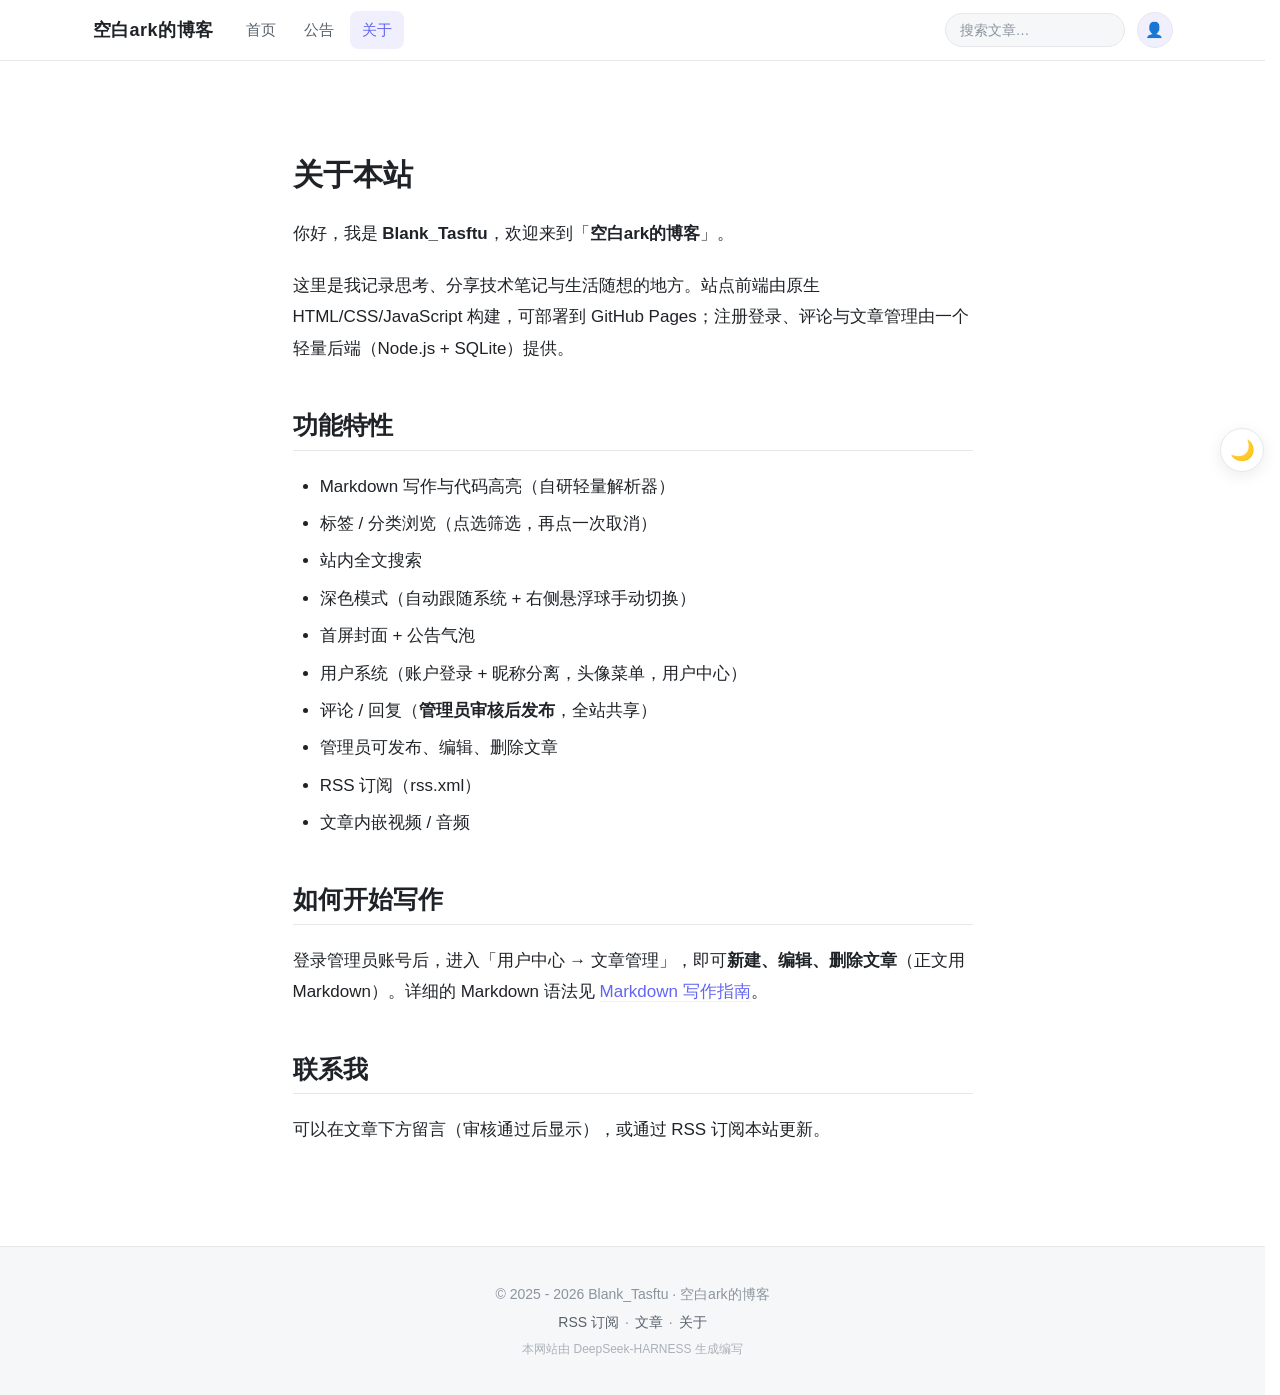
==== about.html @ 6c3ce736 "blog" ====
<!DOCTYPE html>
<html lang="zh-CN">
<head>
  <meta charset="UTF-8">
  <meta name="viewport" content="width=device-width, initial-scale=1.0">
  <meta name="description" content="关于本站">
  <title>关于</title>
  <link rel="icon" href="data:image/svg+xml,%3Csvg xmlns='http://www.w3.org/2000/svg' viewBox='0 0 100 100'%3E%3Crect width='100' height='100' rx='22' fill='%236366f1'/%3E%3Ccircle cx='50' cy='40' r='14' fill='white'/%3E%3Crect x='36' y='60' width='28' height='12' rx='6' fill='white'/%3E%3C/svg%3E">
  <link rel="stylesheet" href="assets/css/style.css">
  <script>
    (function () {
      try {
        var t = localStorage.getItem('blog-theme');
        if (t !== 'dark' && t !== 'light') {
          t = window.matchMedia && window.matchMedia('(prefers-color-scheme: dark)').matches ? 'dark' : 'light';
        }
        document.documentElement.setAttribute('data-theme', t);
      } catch (e) {}
    })();
  </script>
</head>
<body>
  <div id="site-header"></div>

  <main class="about-card">
    <div class="article-content">
      <h1>关于本站</h1>
      <p id="about-intro">你好，我是 <strong id="about-author">博主</strong>，欢迎来到「<strong id="about-name">我的博客</strong>」。</p>
      <p>这里是我记录思考、分享技术笔记与生活随想的地方。站点前端由原生 HTML/CSS/JavaScript 构建，可部署到 GitHub Pages；注册登录、评论与文章管理由一个轻量后端（Node.js + SQLite）提供。</p>

      <h2>功能特性</h2>
      <ul>
        <li>Markdown 写作与代码高亮（自研轻量解析器）</li>
        <li>标签 / 分类浏览（点选筛选，再点一次取消）</li>
        <li>站内全文搜索</li>
        <li>深色模式（自动跟随系统 + 右侧悬浮球手动切换）</li>
        <li>首屏封面 + 公告气泡</li>
        <li>用户系统（账户登录 + 昵称分离，头像菜单，用户中心）</li>
        <li>评论 / 回复（<strong>管理员审核后发布</strong>，全站共享）</li>
        <li>管理员可发布、编辑、删除文章</li>
        <li>RSS 订阅（rss.xml）</li>
        <li>文章内嵌视频 / 音频</li>
      </ul>

      <h2>如何开始写作</h2>
      <p>登录管理员账号后，进入「用户中心 → 文章管理」，即可<strong>新建、编辑、删除文章</strong>（正文用 Markdown）。详细的 Markdown 语法见 <a href="article.html?id=markdown-guide">Markdown 写作指南</a>。</p>

      <h2>联系我</h2>
      <p>可以在文章下方留言（审核通过后显示），或通过 RSS 订阅本站更新。</p>
    </div>
  </main>

  <div id="site-footer"></div>

  <script src="assets/js/config.js"></script>
  <script src="assets/js/posts.js"></script>
  <script src="assets/js/markdown.js"></script>
  <script src="assets/js/api.js"></script>
  <script src="assets/js/auth.js"></script>
  <script src="assets/js/app.js"></script>
  <script>
    App.initTheme();
    App.renderHeader('about.html');
    App.renderFooter();
    App.initAuth();
    (function () {
      var author = document.getElementById('about-author');
      var name = document.getElementById('about-name');
      if (author) author.textContent = SITE.author || SITE.name || '博主';
      if (name) name.textContent = SITE.name || '我的博客';
      document.title = '关于 · ' + (SITE.name || '博客');
    })();
  </script>
</body>
</html>
---- assets/css/style.css ----
/* ==========================================================================
   全局样式 · 响应式 + 深色模式
   ========================================================================== */

:root {
  --bg: #ffffff;
  --bg-soft: #f6f7f9;
  --bg-elevated: #ffffff;
  --text: #1f2328;
  --text-soft: #57606a;
  --text-faint: #8b949e;
  --border: #e5e7eb;
  --border-strong: #d0d7de;

  --accent: #6366f1;
  --accent-strong: #4f46e5;
  --accent-contrast: #ffffff;
  --accent-soft: rgba(99, 102, 241, 0.10);

  --code-bg: #f6f8fa;
  --inline-code-bg: rgba(99, 102, 241, 0.10);
  --inline-code-text: #c026d3;

  --tok-com: #6e7781;
  --tok-str: #0a3069;
  --tok-num: #0550ae;
  --tok-kw: #cf222e;
  --tok-fn: #8250df;

  --shadow-sm: 0 1px 2px rgba(0, 0, 0, 0.05);
  --shadow-md: 0 4px 16px rgba(0, 0, 0, 0.08);
  --radius: 12px;
  --radius-sm: 8px;

  --header-row-h: 60px;   /* 主导航行高度 */
  --header-h: 60px;       /* 页头总高度（含公告，JS 动态更新） */
  --content-w: 720px;
  --container-w: 1120px;

  --font-sans: -apple-system, BlinkMacSystemFont, "Segoe UI", "PingFang SC",
    "Hiragino Sans GB", "Microsoft YaHei", "Helvetica Neue", Arial, sans-serif;
  --font-mono: ui-monospace, "SF Mono", "JetBrains Mono", "Cascadia Code",
    Consolas, "Courier New", monospace;
}

[data-theme="dark"] {
  --bg: #0d1117;
  --bg-soft: #151b23;
  --bg-elevated: #1b222c;
  --text: #e6edf3;
  --text-soft: #9da7b3;
  --text-faint: #6e7681;
  --border: #2d333b;
  --border-strong: #3a424d;

  --accent: #8b93ff;
  --accent-strong: #a5acff;
  --accent-contrast: #0d1117;
  --accent-soft: rgba(139, 147, 255, 0.16);

  --code-bg: #151b23;
  --inline-code-bg: rgba(139, 147, 255, 0.14);
  --inline-code-text: #f0b0ff;

  --tok-com: #8b949e;
  --tok-str: #a5d6ff;
  --tok-num: #79c0ff;
  --tok-kw: #ff7b72;
  --tok-fn: #d2a8ff;

  --shadow-sm: 0 1px 2px rgba(0, 0, 0, 0.4);
  --shadow-md: 0 4px 20px rgba(0, 0, 0, 0.45);
}

/* ---------- 基础 ---------- */
* { box-sizing: border-box; }

/* 确保 hidden 属性始终生效（避免被 display:flex 等覆盖） */
[hidden] { display: none !important; }

html { scroll-behavior: smooth; scrollbar-gutter: stable; }
html.cover-locked { overflow: hidden; }

body {
  margin: 0;
  font-family: var(--font-sans);
  font-size: 16px;
  line-height: 1.7;
  color: var(--text);
  background: var(--bg);
  -webkit-font-smoothing: antialiased;
  text-rendering: optimizeLegibility;
  transition: background-color 0.3s ease, color 0.3s ease;
}

a { color: var(--accent); text-decoration: none; }
a:hover { text-decoration: underline; }

img, video { max-width: 100%; height: auto; }

h1, h2, h3, h4, h5, h6 { line-height: 1.3; font-weight: 700; }
code, pre { font-family: var(--font-mono); }

.container { max-width: var(--container-w); margin: 0 auto; padding: 0 20px; }

.muted { color: var(--text-faint); }
.dot { margin: 0 6px; color: var(--text-faint); }

/* ---------- 阅读进度条 ---------- */
#reading-progress {
  position: fixed;
  top: 0;
  left: 0;
  height: 3px;
  width: 0;
  background: linear-gradient(90deg, var(--accent), #a855f7);
  z-index: 1000;
  transition: width 0.1s linear;
}

/* ---------- 页头（始终固定在顶部） ---------- */
#site-header {
  position: sticky;
  top: 0;
  z-index: 100;
}
.site-header {
  background: color-mix(in srgb, var(--bg) 82%, transparent);
  backdrop-filter: saturate(180%) blur(12px);
  -webkit-backdrop-filter: saturate(180%) blur(12px);
  border-bottom: 1px solid var(--border);
}

.header-inner {
  max-width: var(--container-w);
  margin: 0 auto;
  padding: 0 20px;
  height: var(--header-row-h);
  display: flex;
  align-items: center;
  gap: 20px;
}

/* 公告气泡：浮在封面上，50% 透明度 */
.announcement-anchor {
  position: absolute;
  top: 22px;
  left: 50%;
  transform: translateX(-50%);
  z-index: 3;
  width: min(560px, calc(100% - 40px));
}
.announcement-bubble {
  display: flex;
  align-items: center;
  gap: 10px;
  padding: 10px 14px 10px 18px;
  border-radius: 999px;
  background: rgba(18, 20, 24, 0.85);
  border: 1px solid rgba(255, 255, 255, 0.25);
  font-size: 13px;
  color: #fff;
  opacity: 0.5;
  transition: opacity 0.2s ease;
}
.announcement-bubble:hover { opacity: 0.92; }
.announcement-text {
  flex: 1;
  min-width: 0;
  overflow: hidden;
  white-space: nowrap;
  text-overflow: ellipsis;
  text-shadow: 0 1px 4px rgba(0, 0, 0, 0.4);
}
.announcement-close {
  flex: none;
  width: 22px;
  height: 22px;
  border: none;
  border-radius: 50%;
  background: rgba(255, 255, 255, 0.18);
  color: #fff;
  font-size: 15px;
  line-height: 1;
  cursor: pointer;
  padding: 0;
  transition: background 0.2s ease;
}
.announcement-close:hover { background: var(--accent); color: var(--accent-contrast); }

/* 公告页卡片 */
.announcement-page { max-width: var(--content-w); margin: 0 auto; padding: 40px 20px 60px; }
.announcement-page h1 { margin: 0 0 24px; font-size: 30px; }
.announcement-card {
  display: flex;
  flex-direction: column;
  gap: 8px;
  padding: 18px 20px;
  margin-bottom: 16px;
  border: 1px solid var(--border);
  border-radius: var(--radius);
  background: var(--bg-soft);
}
.announcement-card-text { font-size: 16px; line-height: 1.7; }
.announcement-card-date { font-size: 13px; color: var(--text-faint); }

.brand {
  font-size: 18px;
  font-weight: 800;
  color: var(--text);
  letter-spacing: 0.5px;
  white-space: nowrap;
}
.brand:hover { text-decoration: none; }

.nav { display: flex; gap: 4px; }
.nav a {
  padding: 6px 12px;
  border-radius: var(--radius-sm);
  color: var(--text-soft);
  font-size: 15px;
}
.nav a:hover { color: var(--text); background: var(--bg-soft); text-decoration: none; }
.nav a.active { color: var(--accent); background: var(--accent-soft); }

.header-actions { margin-left: auto; display: flex; align-items: center; gap: 12px; }

.search input {
  width: 180px;
  padding: 8px 14px;
  border: 1px solid var(--border);
  border-radius: 20px;
  background: var(--bg-soft);
  color: var(--text);
  font-size: 14px;
  outline: none;
  transition: width 0.25s ease, border-color 0.2s ease, box-shadow 0.2s ease;
}
.search input::placeholder { color: var(--text-faint); }
.search input:focus {
  width: 240px;
  border-color: var(--accent);
  box-shadow: 0 0 0 3px var(--accent-soft);
}

.icon-btn {
  width: 38px;
  height: 38px;
  border: 1px solid var(--border);
  border-radius: 50%;
  background: var(--bg-soft);
  cursor: pointer;
  font-size: 17px;
  line-height: 1;
  display: inline-flex;
  align-items: center;
  justify-content: center;
  transition: transform 0.2s ease, background 0.2s ease;
}
.icon-btn:hover { transform: rotate(20deg); background: var(--accent-soft); }

/* ---------- Hero（封面主图，固定整屏，下滑转场） ---------- */
.hero {
  position: fixed;
  top: var(--header-h);
  left: 0;
  right: 0;
  height: calc(100vh - var(--header-h));
  z-index: 50;
  display: flex;
  align-items: center;
  justify-content: center;
  text-align: center;
  overflow: hidden;
  color: #fff;
  will-change: transform;
  transition: transform 0.65s cubic-bezier(0.22, 1, 0.36, 1);
  /* 封面主图：位于站点根目录，CSS 相对路径需向上两级 */
  background-image: url("../../test.png");
  background-size: cover;
  background-position: center;
  background-repeat: no-repeat;
}
.hero.cover-hidden {
  /* 封面整屏向上滑走（滑回时反向） */
  transform: translateY(calc(-100vh - 1px));
}
.hero::before {
  content: "";
  position: absolute;
  inset: 0;
  z-index: 1;
  background: linear-gradient(180deg, rgba(0, 0, 0, 0.32) 0%, rgba(0, 0, 0, 0.12) 45%, rgba(0, 0, 0, 0.62) 100%);
}
.hero-inner {
  position: relative;
  z-index: 2;
  max-width: 800px;
  padding: 0 24px;
}
.hero h1 {
  margin: 0 0 14px;
  font-size: 52px;
  font-weight: 800;
  letter-spacing: -0.5px;
  color: #fff;
  text-shadow: 0 2px 24px rgba(0, 0, 0, 0.45);
}
.hero .slogan {
  margin: 0 0 16px;
  font-size: 20px;
  color: rgba(255, 255, 255, 0.92);
  text-shadow: 0 1px 12px rgba(0, 0, 0, 0.5);
}
.hero .desc {
  margin: 0 auto;
  max-width: 640px;
  color: rgba(255, 255, 255, 0.82);
  font-size: 15px;
  text-shadow: 0 1px 10px rgba(0, 0, 0, 0.5);
}

/* 下滑指示 */
.scroll-down {
  position: absolute;
  left: 50%;
  bottom: 26px;
  transform: translateX(-50%);
  z-index: 2;
  display: flex;
  flex-direction: column;
  align-items: center;
  gap: 4px;
  color: rgba(255, 255, 255, 0.9);
  font-size: 13px;
  letter-spacing: 2px;
  text-decoration: none;
}
.scroll-down:hover { color: #fff; text-decoration: none; }
.scroll-arrow { font-size: 22px; animation: bounce 1.6s infinite; }
@keyframes bounce {
  0%, 100% { transform: translateY(0); }
  50% { transform: translateY(7px); }
}

/* ---------- 主布局 ---------- */
.main { max-width: var(--container-w); margin: 0 auto; padding: 36px 20px 60px; display: grid; grid-template-columns: minmax(0, 1fr) 280px; gap: 40px; scroll-margin-top: var(--header-h); }

.section-title {
  font-size: 15px;
  font-weight: 700;
  color: var(--text-faint);
  text-transform: uppercase;
  letter-spacing: 1px;
  margin: 0 0 18px;
}

/* ---------- 文章卡片 ---------- */
.post-list { display: flex; flex-direction: column; gap: 20px; }

.post-card {
  background: var(--bg-elevated);
  border: 1px solid var(--border);
  border-radius: var(--radius);
  padding: 24px 26px;
  box-shadow: var(--shadow-sm);
  transition: transform 0.2s ease, box-shadow 0.2s ease, border-color 0.2s ease;
}
.post-card:hover {
  transform: translateY(-3px);
  box-shadow: var(--shadow-md);
  border-color: var(--border-strong);
}

.post-card-title { margin: 0 0 10px; font-size: 22px; }
.post-card-title a { color: var(--text); }
.post-card-title a:hover { color: var(--accent); text-decoration: none; }

.post-card-meta { font-size: 13px; color: var(--text-faint); display: flex; align-items: center; margin-bottom: 12px; }

.post-card-excerpt {
  margin: 0 0 16px;
  color: var(--text-soft);
  font-size: 15px;
  display: -webkit-box;
  -webkit-line-clamp: 3;
  -webkit-box-orient: vertical;
  overflow: hidden;
}

.post-card-tags { display: flex; flex-wrap: wrap; gap: 8px; }

/* ---------- 标签/分类 Chip ---------- */
.chip {
  display: inline-block;
  padding: 3px 11px;
  font-size: 13px;
  border-radius: 20px;
  background: var(--accent-soft);
  color: var(--accent);
  border: 1px solid transparent;
  transition: background 0.2s ease, border-color 0.2s ease;
}
.chip:hover { background: var(--accent); color: var(--accent-contrast); text-decoration: none; }
.chip-cat { background: transparent; border-color: var(--border); color: var(--text-soft); }
.chip-cat:hover { background: var(--bg-soft); color: var(--text); border-color: var(--border-strong); }
.chip.active { background: var(--accent); color: var(--accent-contrast); border-color: var(--accent); }
.chip.active:hover { background: var(--accent); color: var(--accent-contrast); }
.chip-x { margin-left: 5px; font-weight: 800; opacity: 0.95; }

/* ---------- 侧边栏 ---------- */
.sidebar { display: flex; flex-direction: column; gap: 28px; }

.widget {
  background: var(--bg-soft);
  border: 1px solid var(--border);
  border-radius: var(--radius);
  padding: 18px 20px;
}
.widget h3 { margin: 0 0 14px; font-size: 15px; color: var(--text); }
.widget .chip { margin: 0 6px 8px 0; }

/* ---------- 空状态 ---------- */
.empty {
  padding: 60px 20px;
  text-align: center;
  color: var(--text-faint);
  font-size: 16px;
  border: 1px dashed var(--border);
  border-radius: var(--radius);
}

/* ---------- 文章页 ---------- */
.article-wrap { max-width: var(--content-w); margin: 0 auto; padding: 40px 20px 60px; }

.article-header { margin-bottom: 28px; }

.article-meta-top { display: flex; flex-wrap: wrap; gap: 8px; margin-bottom: 16px; }

.article-title {
  margin: 0 0 16px;
  font-size: 34px;
  font-weight: 800;
  letter-spacing: -0.5px;
  line-height: 1.25;
}

.article-meta {
  display: flex;
  flex-wrap: wrap;
  align-items: center;
  font-size: 14px;
  color: var(--text-faint);
  padding-bottom: 24px;
  border-bottom: 1px solid var(--border);
}

/* ---------- 正文排版 ---------- */
.article-content { font-size: 17px; line-height: 1.85; }

.article-content p { margin: 0 0 1.2em; }
.article-content h1, .article-content h2, .article-content h3,
.article-content h4, .article-content h5, .article-content h6 {
  margin: 1.8em 0 0.8em;
  scroll-margin-top: calc(var(--header-h) + 20px);
}
.article-content h1 { font-size: 30px; }
.article-content h2 { font-size: 25px; padding-bottom: 8px; border-bottom: 1px solid var(--border); }
.article-content h3 { font-size: 21px; }
.article-content h4 { font-size: 18px; }

.article-content a { border-bottom: 1px solid var(--accent-soft); }
.article-content a:hover { border-bottom-color: var(--accent); }

.article-content blockquote {
  margin: 1.4em 0;
  padding: 12px 20px;
  border-left: 4px solid var(--accent);
  background: var(--accent-soft);
  border-radius: 0 var(--radius-sm) var(--radius-sm) 0;
  color: var(--text-soft);
}
.article-content blockquote p { margin: 0.4em 0; }

.article-content ul, .article-content ol { padding-left: 1.6em; margin: 0 0 1.2em; }
.article-content li { margin: 0.35em 0; }
.article-content li > p { margin: 0; }

.article-content hr {
  border: none;
  height: 1px;
  background: var(--border);
  margin: 2em 0;
}

.article-content img {
  display: block;
  margin: 1.5em auto;
  border-radius: var(--radius-sm);
  box-shadow: var(--shadow-sm);
}

.article-content :not(pre) > code {
  background: var(--inline-code-bg);
  color: var(--inline-code-text);
  padding: 2px 7px;
  border-radius: 6px;
  font-size: 0.88em;
}

.article-content pre {
  position: relative;
  background: var(--code-bg);
  border: 1px solid var(--border);
  border-radius: var(--radius-sm);
  padding: 18px 20px;
  overflow-x: auto;
  margin: 1.4em 0;
  line-height: 1.6;
}
.article-content pre code {
  font-size: 14px;
  background: transparent;
  color: var(--text);
  padding: 0;
  border-radius: 0;
  display: block;
}
.article-content .code-lang {
  position: absolute;
  top: 8px;
  right: 12px;
  font-size: 11px;
  color: var(--text-faint);
  text-transform: uppercase;
  letter-spacing: 0.5px;
  pointer-events: none;
}

/* 代码高亮 token */
.tok-com { color: var(--tok-com); font-style: italic; }
.tok-str { color: var(--tok-str); }
.tok-num { color: var(--tok-num); }
.tok-kw { color: var(--tok-kw); font-weight: 600; }
.tok-fn { color: var(--tok-fn); }

/* 表格 */
.article-content table {
  width: 100%;
  border-collapse: collapse;
  margin: 1.4em 0;
  font-size: 15px;
  overflow-x: auto;
  display: block;
}
.article-content th, .article-content td {
  border: 1px solid var(--border);
  padding: 9px 14px;
  text-align: left;
}
.article-content th { background: var(--bg-soft); font-weight: 700; }
.article-content tr:nth-child(even) td { background: var(--bg-soft); }

/* 媒体 */
.article-content .media {
  margin: 1.4em 0;
  border-radius: var(--radius-sm);
  overflow: hidden;
  background: var(--bg-soft);
  border: 1px solid var(--border);
}
.article-content .media video,
.article-content .media audio { width: 100%; display: block; }
.article-content iframe {
  display: block;
  margin: 1.4em auto;
  border: none;
  border-radius: var(--radius-sm);
  max-width: 100%;
}

/* ---------- 上一篇/下一篇 ---------- */
.article-nav {
  display: grid;
  grid-template-columns: 1fr 1fr;
  gap: 16px;
  margin-top: 40px;
  padding-top: 28px;
  border-top: 1px solid var(--border);
}
.nav-item {
  display: flex;
  flex-direction: column;
  gap: 4px;
  padding: 14px 16px;
  border: 1px solid var(--border);
  border-radius: var(--radius-sm);
  background: var(--bg-soft);
  transition: border-color 0.2s ease, background 0.2s ease;
}
.nav-item:hover { border-color: var(--accent); text-decoration: none; }
.nav-next { text-align: right; }
.nav-label { font-size: 13px; color: var(--text-faint); }
.nav-title { font-size: 15px; font-weight: 600; color: var(--text); }

/* ---------- 评论区 ---------- */
.comments { margin-top: 48px; }
.comments h2 { font-size: 22px; margin: 0 0 6px; }
.comments .hint { font-size: 13px; color: var(--text-faint); margin: 0 0 20px; }

#comment-form { display: flex; flex-direction: column; gap: 12px; margin-bottom: 24px; }
#comment-form input, #comment-form textarea {
  width: 100%;
  padding: 11px 14px;
  border: 1px solid var(--border);
  border-radius: var(--radius-sm);
  background: var(--bg-soft);
  color: var(--text);
  font-family: inherit;
  font-size: 15px;
  outline: none;
  transition: border-color 0.2s ease, box-shadow 0.2s ease;
}
#comment-form input:focus, #comment-form textarea:focus {
  border-color: var(--accent);
  box-shadow: 0 0 0 3px var(--accent-soft);
}
#comment-form textarea { min-height: 100px; resize: vertical; }

.btn {
  align-self: flex-end;
  padding: 10px 22px;
  border: none;
  border-radius: var(--radius-sm);
  background: var(--accent);
  color: var(--accent-contrast);
  font-size: 15px;
  font-weight: 600;
  cursor: pointer;
  transition: background 0.2s ease, transform 0.1s ease;
}
.btn:hover { background: var(--accent-strong); }
.btn:active { transform: scale(0.97); }

.comment {
  padding: 14px 16px;
  border: 1px solid var(--border);
  border-radius: var(--radius-sm);
  background: var(--bg-soft);
  margin-bottom: 12px;
}
.comment-head { display: flex; align-items: baseline; gap: 10px; margin-bottom: 6px; }
.comment-name { font-weight: 700; font-size: 14px; }
.comment-time { font-size: 12px; color: var(--text-faint); }
.comment-body { font-size: 15px; color: var(--text-soft); white-space: pre-wrap; word-break: break-word; }

/* ---------- 账户区（头像 + 昵称 + 悬停菜单） ---------- */
.account-area { display: flex; align-items: center; gap: 10px; }
.user-name {
  font-size: 14px; font-weight: 600; color: var(--text);
  white-space: nowrap; max-width: 140px; overflow: hidden; text-overflow: ellipsis;
}

.avatar-wrap { position: relative; }
.avatar {
  width: 36px; height: 36px; border-radius: 50%;
  border: 1px solid var(--border);
  background: var(--accent-soft); color: var(--accent);
  font-size: 15px; font-weight: 700; cursor: pointer;
  display: inline-flex; align-items: center; justify-content: center;
  transition: border-color 0.2s ease;
}
.avatar:hover { border-color: var(--accent); }

/* 悬停菜单（用 ::after 做间隙桥接，保证 hover 不断；相对头像水平居中） */
.avatar-wrap::after { content: ""; position: absolute; top: 100%; left: 0; height: 10px; width: 100%; }
.account-menu {
  position: absolute; top: calc(100% + 6px); left: 50%; width: 220px;
  background: var(--bg-elevated); border: 1px solid var(--border);
  border-radius: var(--radius); box-shadow: var(--shadow-md); padding: 6px;
  opacity: 0; visibility: hidden; transform: translateX(-50%) translateY(6px);
  transition: opacity 0.16s ease, transform 0.16s ease, visibility 0.16s;
  z-index: 300;
}
.avatar-wrap:hover .account-menu,
.avatar-wrap:focus-within .account-menu { opacity: 1; visibility: visible; transform: translateX(-50%) translateY(0); }

.menu-head { padding: 10px 12px; border-bottom: 1px solid var(--border); margin-bottom: 6px; }
.menu-nick { font-size: 15px; font-weight: 700; color: var(--text); }
.menu-account { font-size: 12px; color: var(--text-faint); margin-top: 2px; }
.menu-item {
  display: block; width: 100%; text-align: left;
  background: none; border: none; cursor: pointer;
  padding: 9px 12px; border-radius: var(--radius-sm);
  font-size: 14px; color: var(--text); transition: background 0.15s ease;
}
.menu-item:hover { background: var(--bg-soft); }
.menu-logout { color: #e5484d; }
.menu-login {
  background: var(--accent);
  color: var(--accent-contrast);
  text-align: center;
  font-weight: 600;
  margin-top: 2px;
}
.menu-login:hover { background: var(--accent-strong); color: var(--accent-contrast); }

.admin-badge {
  display: inline-block;
  padding: 1px 7px;
  margin-left: 4px;
  font-size: 11px;
  font-weight: 600;
  line-height: 1.6;
  border-radius: 6px;
  background: #f59e0b;
  color: #fff;
  vertical-align: middle;
  white-space: nowrap;
}

.btn-block { width: 100%; }
.btn-ghost { background: transparent; border: 1px solid var(--border); color: var(--text-soft); }
.btn-ghost:hover { background: var(--bg-soft); color: var(--text); }

/* ---------- 主题切换悬浮球 ---------- */
.theme-ball {
  position: fixed; right: 16px; top: 50%; transform: translateY(-50%);
  z-index: 90;
  width: 44px; height: 44px; border-radius: 50%;
  border: 1px solid var(--border);
  background: var(--bg-elevated);
  box-shadow: var(--shadow-md);
  font-size: 20px; line-height: 1; cursor: pointer;
  display: flex; align-items: center; justify-content: center;
  transition: transform 0.2s ease, box-shadow 0.2s ease;
}
.theme-ball:hover { transform: translateY(-50%) scale(1.08); box-shadow: var(--shadow-md); }

/* ---------- 用户页 ---------- */
.user-page { max-width: var(--content-w); margin: 0 auto; padding: 48px 20px 60px; }
.user-card {
  text-align: center;
  padding: 40px 28px;
  border: 1px solid var(--border);
  border-radius: var(--radius);
  background: var(--bg-soft);
}
.user-avatar-lg {
  width: 88px; height: 88px; margin: 0 auto 18px; border-radius: 50%;
  background: var(--accent-soft); color: var(--accent);
  border: 1px solid var(--border);
  font-size: 34px; font-weight: 800;
  display: flex; align-items: center; justify-content: center;
}
.user-nick { font-size: 22px; font-weight: 800; margin-bottom: 6px; }
.user-account { font-size: 14px; color: var(--text-faint); margin-bottom: 8px; }
.user-sub { color: var(--text-soft); font-size: 14px; margin: 0 0 20px; }
.user-meta { font-size: 13px; color: var(--text-faint); margin-bottom: 22px; }
.user-actions { display: flex; flex-wrap: wrap; gap: 10px; justify-content: center; }

/* ---------- 登录/注册弹窗 ---------- */
.modal-overlay {
  position: fixed; inset: 0; z-index: 1000;
  background: rgba(0, 0, 0, 0.5);
  display: flex; align-items: center; justify-content: center;
  padding: 20px;
  opacity: 0; visibility: hidden; transition: opacity 0.2s ease, visibility 0.2s ease;
}
.modal-overlay.open { opacity: 1; visibility: visible; }

.modal-box {
  position: relative; width: 100%; max-width: 360px;
  background: var(--bg-elevated); border: 1px solid var(--border);
  border-radius: var(--radius); box-shadow: var(--shadow-md);
  padding: 26px 24px 20px;
}
.modal-close {
  position: absolute; top: 10px; right: 14px;
  background: none; border: none; font-size: 26px; line-height: 1;
  color: var(--text-faint); cursor: pointer; padding: 0;
}
.modal-close:hover { color: var(--text); }

.modal-tabs { display: flex; gap: 6px; margin-bottom: 18px; background: var(--bg-soft); padding: 4px; border-radius: 10px; }
.tab {
  flex: 1; padding: 8px; border: none; border-radius: 8px;
  background: transparent; color: var(--text-soft); font-size: 15px; cursor: pointer;
  transition: background 0.2s ease, color 0.2s ease;
}
.tab.active { background: var(--bg-elevated); color: var(--text); font-weight: 600; box-shadow: var(--shadow-sm); }

.modal-title { margin: 0 0 18px; font-size: 18px; font-weight: 700; text-align: center; }

.auth-form { display: flex; flex-direction: column; gap: 12px; }
.auth-form label { display: flex; flex-direction: column; gap: 6px; font-size: 13px; color: var(--text-soft); }
.auth-form input {
  width: 100%; padding: 10px 13px; border: 1px solid var(--border);
  border-radius: var(--radius-sm); background: var(--bg-soft); color: var(--text);
  font-family: inherit; font-size: 15px; outline: none;
  transition: border-color 0.2s ease, box-shadow 0.2s ease;
}
.auth-form input:focus { border-color: var(--accent); box-shadow: 0 0 0 3px var(--accent-soft); }
.form-error { min-height: 18px; margin: 0; font-size: 13px; color: #e5484d; }
.modal-hint { margin: 16px 0 0; font-size: 12px; color: var(--text-faint); text-align: center; }

/* ---------- 评论登录门禁 ---------- */
.comment-login-gate {
  padding: 28px 20px; text-align: center;
  border: 1px dashed var(--border); border-radius: var(--radius);
  background: var(--bg-soft); margin-bottom: 20px;
}
.comment-login-gate p { margin: 0 0 14px; color: var(--text-soft); }
.comment-as { font-size: 14px; color: var(--text-soft); margin-bottom: 4px; }
.comment-as strong { color: var(--accent); }
.comment-delete {
  margin-left: auto; background: none; border: none; cursor: pointer;
  font-size: 12px; color: var(--text-faint); padding: 2px 4px;
}
.comment-delete:hover { color: #e5484d; }

/* 评论回复 */
.comment-actions { margin-top: 8px; }
.reply-btn {
  background: none; border: none; cursor: pointer;
  font-size: 12px; color: var(--text-faint); padding: 2px 4px;
}
.reply-btn:hover { color: var(--accent); }
.comment-replies {
  margin-top: 10px; padding-left: 12px;
  border-left: 2px solid var(--border);
  display: flex; flex-direction: column; gap: 8px;
}
.comment-reply {
  font-size: 14px; line-height: 1.6;
  padding: 8px 12px; border-radius: var(--radius-sm);
  background: var(--bg-soft);
}
.reply-name { font-weight: 700; color: var(--accent); margin-right: 6px; }
.reply-content { color: var(--text); word-break: break-word; }
.reply-time { display: block; font-size: 12px; color: var(--text-faint); margin-top: 2px; }
.reply-box { margin-top: 8px; display: flex; gap: 8px; }
.reply-input {
  flex: 1; padding: 8px 12px; border: 1px solid var(--border); border-radius: var(--radius-sm);
  background: var(--bg-soft); color: var(--text); font-family: inherit; font-size: 14px; resize: vertical;
  min-height: 36px; outline: none;
}
.reply-input:focus { border-color: var(--accent); box-shadow: 0 0 0 3px var(--accent-soft); }
.reply-submit {
  flex: none; padding: 8px 16px; border: none; border-radius: var(--radius-sm);
  background: var(--accent); color: var(--accent-contrast); font-size: 14px; cursor: pointer;
}
.reply-submit:hover { background: var(--accent-strong); }

/* 用户页：我的评论 */
.my-comments { margin-top: 32px; }
.my-comments h2 { font-size: 20px; margin: 0 0 18px; }
.my-comment {
  border: 1px solid var(--border); border-radius: var(--radius);
  background: var(--bg-soft); padding: 14px 16px; margin-bottom: 14px;
}
.my-comment-head { display: flex; align-items: baseline; gap: 10px; flex-wrap: wrap; margin-bottom: 6px; }
.my-comment-post { font-size: 13px; color: var(--text-faint); }
.my-comment-post:hover { color: var(--accent); }
.my-comment-time { font-size: 12px; color: var(--text-faint); margin-left: auto; }
.my-comment-content { font-size: 15px; color: var(--text); word-break: break-word; }
.my-comment-replies {
  margin-top: 10px; padding-left: 12px; border-left: 2px solid var(--border);
  display: flex; flex-direction: column; gap: 6px;
}
.my-reply { font-size: 14px; color: var(--text-soft); }
.my-reply-name { font-weight: 700; color: var(--accent); }

/* 管理员审核面板 */
.pending-badge {
  display: inline-block; padding: 1px 7px; margin-left: 6px;
  font-size: 11px; font-weight: 600; line-height: 1.6; border-radius: 6px;
  background: var(--accent-soft); color: var(--accent); vertical-align: middle;
}
.pending-item {
  border: 1px solid var(--border); border-radius: var(--radius);
  background: var(--bg-soft); padding: 14px 16px; margin-bottom: 14px;
}
.pending-meta { font-size: 13px; color: var(--text-faint); margin-bottom: 6px; }
.pending-content { font-size: 15px; color: var(--text); word-break: break-word; margin-bottom: 10px; }
.pending-actions { display: flex; gap: 8px; }
.btn-ok { background: #16a34a; color: #fff; border: none; padding: 8px 18px; }
.btn-ok:hover { background: #15803d; }
.btn-del { background: transparent; color: #e5484d; border: 1px solid var(--border); padding: 8px 18px; }
.btn-del:hover { background: rgba(229, 72, 77, 0.1); }

/* 文章管理 */
.post-form {
  display: flex; flex-direction: column; gap: 12px;
  margin: 16px 0; padding: 16px;
  border: 1px solid var(--border); border-radius: var(--radius); background: var(--bg-elevated);
}
.post-form label { display: flex; flex-direction: column; gap: 6px; font-size: 13px; color: var(--text-soft); }
.post-form input, .post-form textarea {
  width: 100%; padding: 9px 12px; border: 1px solid var(--border); border-radius: var(--radius-sm);
  background: var(--bg-soft); color: var(--text); font-family: inherit; font-size: 14px; outline: none;
}
.post-form input:focus, .post-form textarea:focus { border-color: var(--accent); box-shadow: 0 0 0 3px var(--accent-soft); }
.post-form textarea { resize: vertical; }
.form-actions { display: flex; gap: 10px; }
.post-admin-list { display: flex; flex-direction: column; gap: 10px; margin-top: 16px; }
.post-admin-item {
  display: flex; align-items: center; justify-content: space-between; gap: 10px;
  padding: 12px 14px; border: 1px solid var(--border); border-radius: var(--radius-sm); background: var(--bg-soft);
}
.post-admin-main { display: flex; flex-direction: column; gap: 2px; min-width: 0; }
.post-admin-title { font-weight: 600; color: var(--text); }
.post-admin-meta { font-size: 12px; color: var(--text-faint); }
.post-admin-actions { display: flex; gap: 8px; flex: none; }
.post-edit-btn, .post-del-btn {
  background: none; border: 1px solid var(--border); border-radius: var(--radius-sm);
  padding: 5px 12px; font-size: 13px; cursor: pointer; color: var(--text-soft);
}
.post-edit-btn:hover { color: var(--accent); border-color: var(--accent); }
.post-del-btn:hover { color: #e5484d; border-color: #e5484d; }

/* ---------- 关于页 ---------- */
.about-card {
  max-width: var(--content-w);
  margin: 0 auto;
  padding: 40px 20px 60px;
}

/* ---------- 页脚 ---------- */
.site-footer {
  border-top: 1px solid var(--border);
  background: var(--bg-soft);
  padding: 32px 0;
  margin-top: 20px;
}
.footer-inner {
  max-width: var(--container-w);
  margin: 0 auto;
  padding: 0 20px;
  text-align: center;
  color: var(--text-faint);
  font-size: 14px;
}
.footer-inner p { margin: 4px 0; }
.footer-links a { color: var(--text-soft); }
.footer-links a:hover { color: var(--accent); }
.icp { font-size: 13px; }
.footer-credit { font-size: 12px; color: var(--text-faint); opacity: 0.7; }

/* ---------- 响应式 ---------- */
@media (max-width: 900px) {
  .main { grid-template-columns: 1fr; gap: 28px; }
  .sidebar { flex-direction: row; flex-wrap: wrap; }
  .widget { flex: 1 1 220px; }
  .hero h1 { font-size: 40px; }
}

@media (max-width: 640px) {
  .header-inner { gap: 10px; }
  .nav a { padding: 6px 9px; font-size: 14px; }
  .search input { width: 120px; }
  .search input:focus { width: 150px; }
  .brand { font-size: 16px; }
  .hero h1 { font-size: 30px; }
  .hero .slogan { font-size: 17px; }
  .article-title { font-size: 27px; }
  .article-content { font-size: 16px; }
  .article-nav { grid-template-columns: 1fr; }
  .post-card { padding: 20px; }
  .post-card-title { font-size: 19px; }
}

/* 打印优化 */
@media print {
  .site-header, .site-footer, #reading-progress, .comments, .article-nav, .sidebar { display: none !important; }
  body { background: #fff; color: #000; }
}
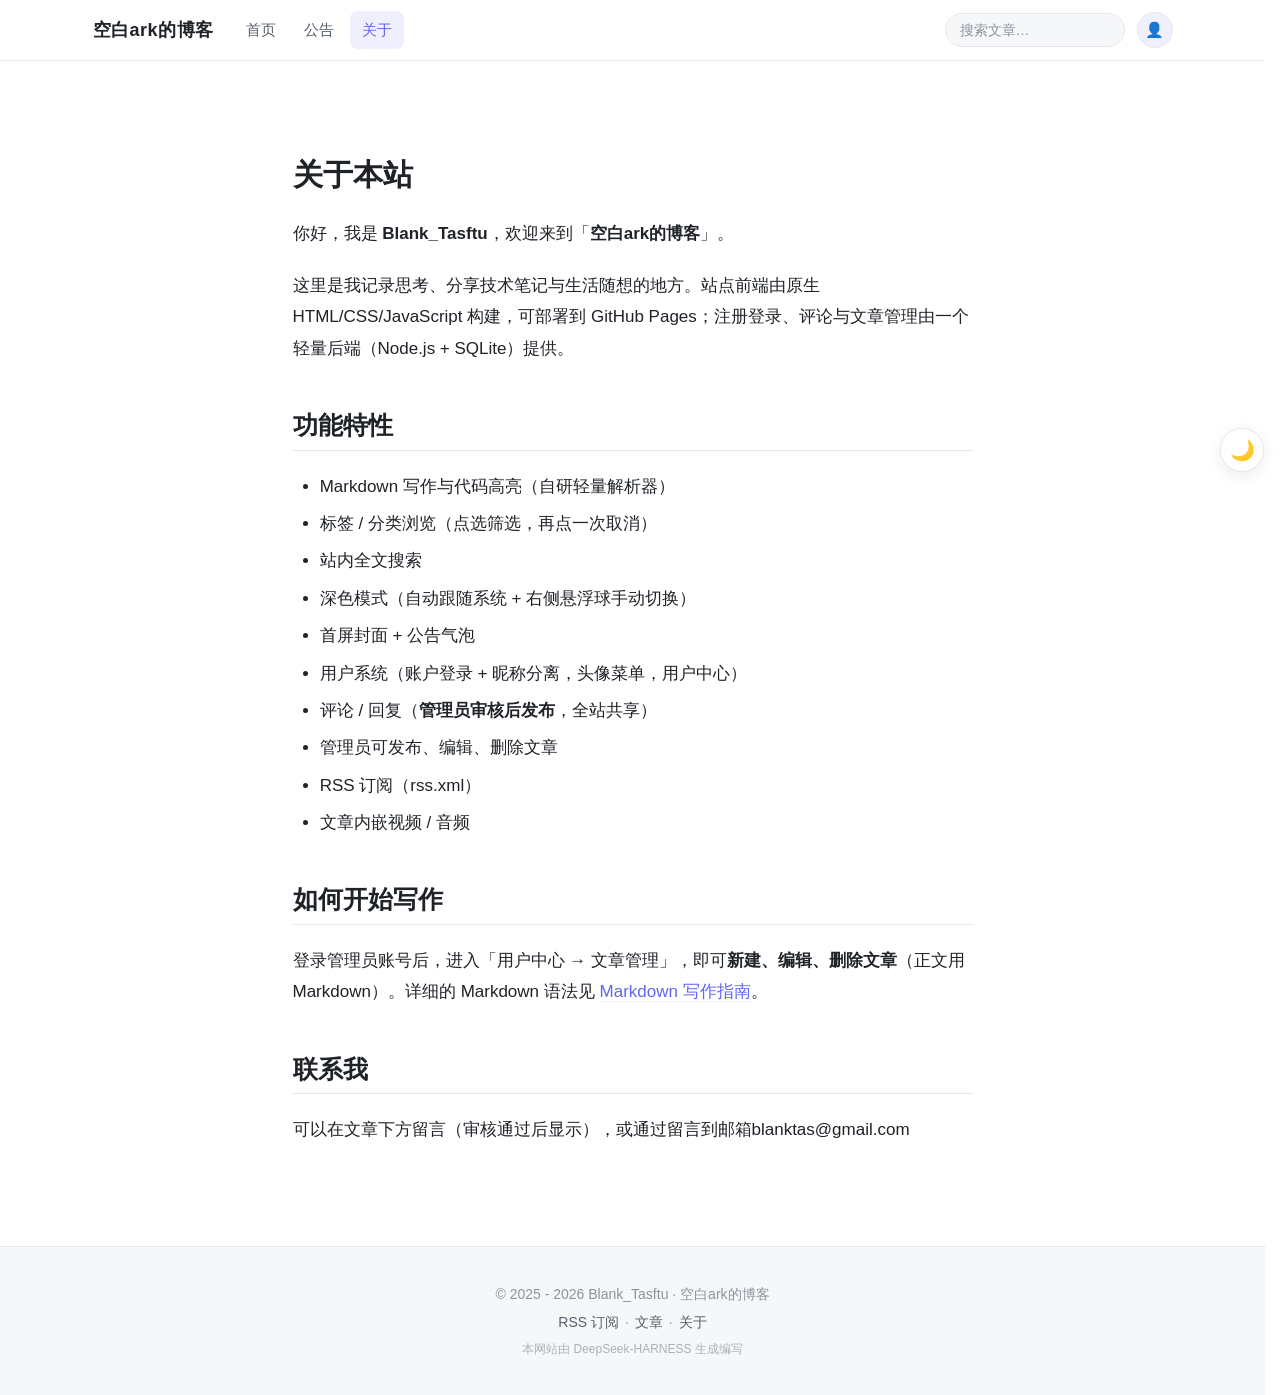
==== commit 8e07752f: "Update about.html 修改联系方式" ====
--- a/about.html
+++ b/about.html
@@ -46,7 +46,7 @@
       <p>登录管理员账号后，进入「用户中心 → 文章管理」，即可<strong>新建、编辑、删除文章</strong>（正文用 Markdown）。详细的 Markdown 语法见 <a href="article.html?id=markdown-guide">Markdown 写作指南</a>。</p>
 
       <h2>联系我</h2>
-      <p>可以在文章下方留言（审核通过后显示），或通过 RSS 订阅本站更新。</p>
+      <p>可以在文章下方留言（审核通过后显示），或通过留言到邮箱blanktas@gmail.com</p>
     </div>
   </main>
 
